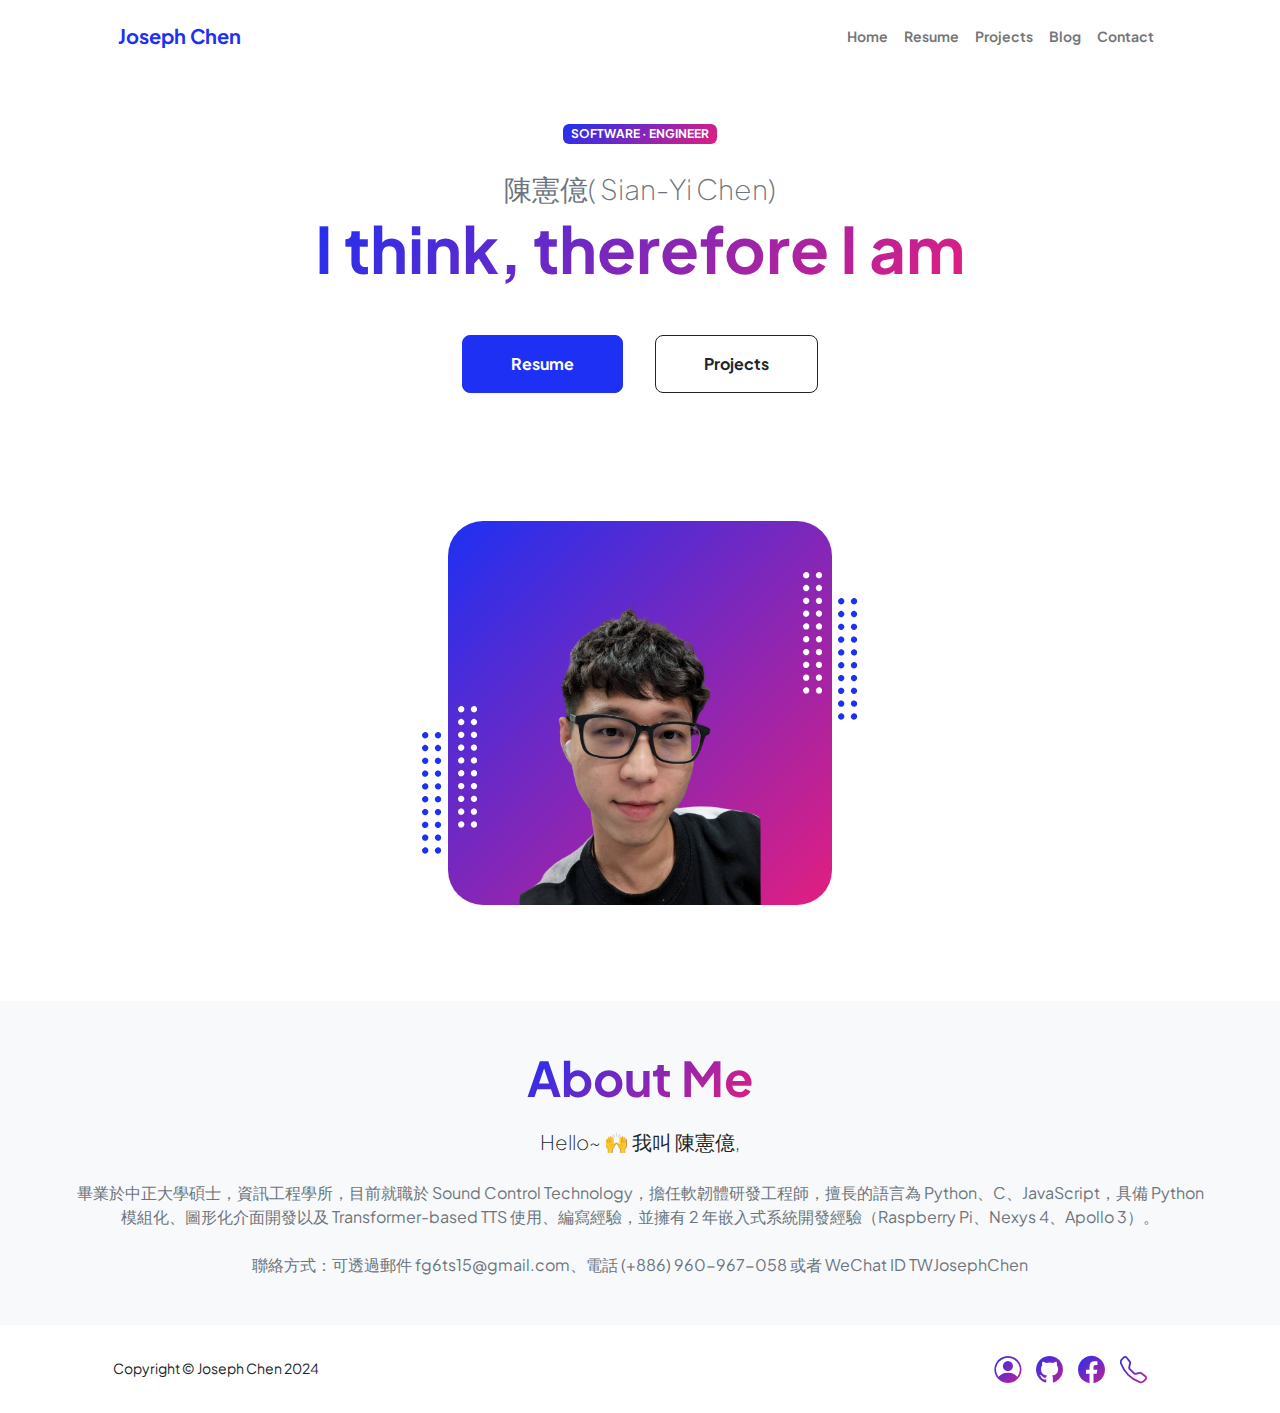
==== index.html @ 29b2da60 "Added Telephone icon" ====
<!DOCTYPE html>
<html lang="en">
    <head>
        <meta charset="utf-8" />
        <meta name="viewport" content="width=device-width, initial-scale=1, shrink-to-fit=no" />
        <meta name="description" content="" />
        <meta name="author" content="" />
        <title>Personal - Start Bootstrap Theme</title>
        <!-- Favicon-->
        <link rel="icon" type="image/x-icon" href="assets/favicon.ico" />
        <!-- Custom Google font-->
        <link rel="preconnect" href="https://fonts.googleapis.com" />
        <link rel="preconnect" href="https://fonts.gstatic.com" crossorigin />
        <link href="https://fonts.googleapis.com/css2?family=Plus+Jakarta+Sans:wght@100;200;300;400;500;600;700;800;900&amp;display=swap" rel="stylesheet" />
        <!-- Bootstrap icons-->
        <link href="https://cdn.jsdelivr.net/npm/bootstrap-icons@1.8.1/font/bootstrap-icons.css" rel="stylesheet" />
        <!-- Core theme CSS (includes Bootstrap)-->
        <link href="css/styles.css" rel="stylesheet" />
    </head>
    <body class="d-flex flex-column h-100">
        <main class="flex-shrink-0">
            <!-- Navigation-->
            <nav class="navbar navbar-expand-lg navbar-light bg-white py-3">
                <div class="container px-5">
                    <a class="navbar-brand" href="index.html"><span class="fw-bolder text-primary">Joseph Chen</span></a>
                    <button class="navbar-toggler" type="button" data-bs-toggle="collapse" data-bs-target="#navbarSupportedContent" aria-controls="navbarSupportedContent" aria-expanded="false" aria-label="Toggle navigation"><span class="navbar-toggler-icon"></span></button>
                    <div class="collapse navbar-collapse" id="navbarSupportedContent">
                        <ul class="navbar-nav ms-auto mb-2 mb-lg-0 small fw-bolder">
                            <li class="nav-item"><a class="nav-link" href="index.html">Home</a></li>
                            <li class="nav-item"><a class="nav-link" href="resume.html">Resume</a></li>
                            <li class="nav-item"><a class="nav-link" href="projects.html">Projects</a></li>
                            <li class="nav-item"><a class="nav-link" href="blog.html">Blog</a></li>
                            <li class="nav-item"><a class="nav-link" href="contact.html">Contact</a></li>
                        </ul>
                    </div>
                </div>
            </nav>
            <!-- Header-->
            <header class="py-5">
                <div class="container px-5 pb-5">
                    <div class="row gx-5 align-items-center">
                        <div class="col-xxl-5">
                            <!-- Header text content-->
                            <div class="text-center text-xxl-start">
                                <div class="badge bg-gradient-primary-to-secondary text-white mb-4"><div class="text-uppercase">Software &middot; engineer</div></div>
                                <div class="fs-3 fw-light text-muted">陳憲億( Sian-Yi Chen)</div>
                                <h1 class="display-3 fw-bolder mb-5"><span class="text-gradient d-inline">I think, therefore I am</span></h1>
                                <div class="d-grid gap-3 d-sm-flex justify-content-sm-center justify-content-xxl-start mb-3">
                                    <a class="btn btn-primary btn-lg px-5 py-3 me-sm-3 fs-6 fw-bolder" href="resume.html">Resume</a>
                                    <a class="btn btn-outline-dark btn-lg px-5 py-3 fs-6 fw-bolder" href="projects.html">Projects</a>
                                </div>
                            </div>
                        </div>
                        <div class="col-xxl-7">
                            <!-- Header profile picture-->
                            <div class="d-flex justify-content-center mt-5 mt-xxl-0">
                                <div class="profile bg-gradient-primary-to-secondary">
                                    <!-- TIP: For best results, use a photo with a transparent background like the demo example below-->
                                    <!-- Watch a tutorial on how to do this on YouTube (link)-->
                                    <img class="profile-img" src="assets/profile3.png" alt="..." />
                                    <div class="dots-1">
                                        <!-- SVG Dots-->
                                        <svg version="1.1" xmlns="http://www.w3.org/2000/svg" xmlns:xlink="http://www.w3.org/1999/xlink" x="0px" y="0px" viewBox="0 0 191.6 1215.4" style="enable-background: new 0 0 191.6 1215.4" xml:space="preserve">
                                            <g transform="translate(0.000000,1280.000000) scale(0.100000,-0.100000)">
                                                <path d="M227.7,12788.6c-105-35-200-141-222-248c-43-206,163-412,369-369c155,32,275,190,260,339c-11,105-90,213-190,262        C383.7,12801.6,289.7,12808.6,227.7,12788.6z"></path>
                                                <path d="M1507.7,12788.6c-151-50-253-216-222-362c25-119,136-230,254-255c194-41,395,142,375,339c-11,105-90,213-190,262        C1663.7,12801.6,1569.7,12808.6,1507.7,12788.6z"></path>
                                                <path d="M227.7,11508.6c-105-35-200-141-222-248c-43-206,163-412,369-369c155,32,275,190,260,339c-11,105-90,213-190,262        C383.7,11521.6,289.7,11528.6,227.7,11508.6z"></path>
                                                <path d="M1507.7,11508.6c-151-50-253-216-222-362c25-119,136-230,254-255c194-41,395,142,375,339c-11,105-90,213-190,262        C1663.7,11521.6,1569.7,11528.6,1507.7,11508.6z"></path>
                                                <path d="M227.7,10228.6c-105-35-200-141-222-248c-43-206,163-412,369-369c155,32,275,190,260,339c-11,105-90,213-190,262        C383.7,10241.6,289.7,10248.6,227.7,10228.6z"></path>
                                                <path d="M1507.7,10228.6c-105-35-200-141-222-248c-43-206,163-412,369-369c155,32,275,190,260,339c-11,105-90,213-190,262        C1663.7,10241.6,1569.7,10248.6,1507.7,10228.6z"></path>
                                                <path d="M227.7,8948.6c-105-35-200-141-222-248c-43-206,163-412,369-369c155,32,275,190,260,339c-11,105-90,213-190,262        C383.7,8961.6,289.7,8968.6,227.7,8948.6z"></path>
                                                <path d="M1507.7,8948.6c-105-35-200-141-222-248c-43-206,163-412,369-369c155,32,275,190,260,339c-11,105-90,213-190,262        C1663.7,8961.6,1569.7,8968.6,1507.7,8948.6z"></path>
                                                <path d="M227.7,7668.6c-105-35-200-141-222-248c-43-206,163-412,369-369c155,32,275,190,260,339c-11,105-90,213-190,262        C383.7,7681.6,289.7,7688.6,227.7,7668.6z"></path>
                                                <path d="M1507.7,7668.6c-105-35-200-141-222-248c-43-206,163-412,369-369c155,32,275,190,260,339c-11,105-90,213-190,262        C1663.7,7681.6,1569.7,7688.6,1507.7,7668.6z"></path>
                                                <path d="M227.7,6388.6c-105-35-200-141-222-248c-43-206,163-412,369-369c155,32,275,190,260,339c-11,105-90,213-190,262        C383.7,6401.6,289.7,6408.6,227.7,6388.6z"></path>
                                                <path d="M1507.7,6388.6c-105-35-200-141-222-248c-43-206,163-412,369-369c155,32,275,190,260,339c-11,105-90,213-190,262        C1663.7,6401.6,1569.7,6408.6,1507.7,6388.6z"></path>
                                                <path d="M227.7,5108.6c-105-35-200-141-222-248c-43-206,163-412,369-369c155,32,275,190,260,339c-11,105-90,213-190,262        C383.7,5121.6,289.7,5128.6,227.7,5108.6z"></path>
                                                <path d="M1507.7,5108.6c-105-35-200-141-222-248c-43-206,163-412,369-369c155,32,275,190,260,339c-11,105-90,213-190,262        C1663.7,5121.6,1569.7,5128.6,1507.7,5108.6z"></path>
                                                <path d="M227.7,3828.6c-105-35-200-141-222-248c-43-206,163-412,369-369c155,32,275,190,260,339c-11,105-90,213-190,262        C383.7,3841.6,289.7,3848.6,227.7,3828.6z"></path>
                                                <path d="M1507.7,3828.6c-105-35-200-141-222-248c-43-206,163-412,369-369c155,32,275,190,260,339c-11,105-90,213-190,262        C1663.7,3841.6,1569.7,3848.6,1507.7,3828.6z"></path>
                                                <path d="M227.7,2548.6c-105-35-200-141-222-248c-43-206,163-412,369-369c155,32,275,190,260,339c-11,105-90,213-190,262        C383.7,2561.6,289.7,2568.6,227.7,2548.6z"></path>
                                                <path d="M1507.7,2548.6c-105-35-200-141-222-248c-43-206,163-412,369-369c155,32,275,190,260,339c-11,105-90,213-190,262        C1663.7,2561.6,1569.7,2568.6,1507.7,2548.6z"></path>
                                                <path d="M227.7,1268.6c-105-35-200-141-222-248c-43-206,163-412,369-369c155,32,275,190,260,339c-11,105-90,213-190,262        C383.7,1281.6,289.7,1288.6,227.7,1268.6z"></path>
                                                <path d="M1507.7,1268.6c-105-35-200-141-222-248c-43-206,163-412,369-369c155,32,275,190,260,339c-11,105-90,213-190,262        C1663.7,1281.6,1569.7,1288.6,1507.7,1268.6z"></path>
                                            </g>
                                        </svg>
                                        <!-- END of SVG dots-->
                                    </div>
                                    <div class="dots-2">
                                        <!-- SVG Dots-->
                                        <svg version="1.1" xmlns="http://www.w3.org/2000/svg" xmlns:xlink="http://www.w3.org/1999/xlink" x="0px" y="0px" viewBox="0 0 191.6 1215.4" style="enable-background: new 0 0 191.6 1215.4" xml:space="preserve">
                                            <g transform="translate(0.000000,1280.000000) scale(0.100000,-0.100000)">
                                                <path d="M227.7,12788.6c-105-35-200-141-222-248c-43-206,163-412,369-369c155,32,275,190,260,339c-11,105-90,213-190,262        C383.7,12801.6,289.7,12808.6,227.7,12788.6z"></path>
                                                <path d="M1507.7,12788.6c-151-50-253-216-222-362c25-119,136-230,254-255c194-41,395,142,375,339c-11,105-90,213-190,262        C1663.7,12801.6,1569.7,12808.6,1507.7,12788.6z"></path>
                                                <path d="M227.7,11508.6c-105-35-200-141-222-248c-43-206,163-412,369-369c155,32,275,190,260,339c-11,105-90,213-190,262        C383.7,11521.6,289.7,11528.6,227.7,11508.6z"></path>
                                                <path d="M1507.7,11508.6c-151-50-253-216-222-362c25-119,136-230,254-255c194-41,395,142,375,339c-11,105-90,213-190,262        C1663.7,11521.6,1569.7,11528.6,1507.7,11508.6z"></path>
                                                <path d="M227.7,10228.6c-105-35-200-141-222-248c-43-206,163-412,369-369c155,32,275,190,260,339c-11,105-90,213-190,262        C383.7,10241.6,289.7,10248.6,227.7,10228.6z"></path>
                                                <path d="M1507.7,10228.6c-105-35-200-141-222-248c-43-206,163-412,369-369c155,32,275,190,260,339c-11,105-90,213-190,262        C1663.7,10241.6,1569.7,10248.6,1507.7,10228.6z"></path>
                                                <path d="M227.7,8948.6c-105-35-200-141-222-248c-43-206,163-412,369-369c155,32,275,190,260,339c-11,105-90,213-190,262        C383.7,8961.6,289.7,8968.6,227.7,8948.6z"></path>
                                                <path d="M1507.7,8948.6c-105-35-200-141-222-248c-43-206,163-412,369-369c155,32,275,190,260,339c-11,105-90,213-190,262        C1663.7,8961.6,1569.7,8968.6,1507.7,8948.6z"></path>
                                                <path d="M227.7,7668.6c-105-35-200-141-222-248c-43-206,163-412,369-369c155,32,275,190,260,339c-11,105-90,213-190,262        C383.7,7681.6,289.7,7688.6,227.7,7668.6z"></path>
                                                <path d="M1507.7,7668.6c-105-35-200-141-222-248c-43-206,163-412,369-369c155,32,275,190,260,339c-11,105-90,213-190,262        C1663.7,7681.6,1569.7,7688.6,1507.7,7668.6z"></path>
                                                <path d="M227.7,6388.6c-105-35-200-141-222-248c-43-206,163-412,369-369c155,32,275,190,260,339c-11,105-90,213-190,262        C383.7,6401.6,289.7,6408.6,227.7,6388.6z"></path>
                                                <path d="M1507.7,6388.6c-105-35-200-141-222-248c-43-206,163-412,369-369c155,32,275,190,260,339c-11,105-90,213-190,262        C1663.7,6401.6,1569.7,6408.6,1507.7,6388.6z"></path>
                                                <path d="M227.7,5108.6c-105-35-200-141-222-248c-43-206,163-412,369-369c155,32,275,190,260,339c-11,105-90,213-190,262        C383.7,5121.6,289.7,5128.6,227.7,5108.6z"></path>
                                                <path d="M1507.7,5108.6c-105-35-200-141-222-248c-43-206,163-412,369-369c155,32,275,190,260,339c-11,105-90,213-190,262        C1663.7,5121.6,1569.7,5128.6,1507.7,5108.6z"></path>
                                                <path d="M227.7,3828.6c-105-35-200-141-222-248c-43-206,163-412,369-369c155,32,275,190,260,339c-11,105-90,213-190,262        C383.7,3841.6,289.7,3848.6,227.7,3828.6z"></path>
                                                <path d="M1507.7,3828.6c-105-35-200-141-222-248c-43-206,163-412,369-369c155,32,275,190,260,339c-11,105-90,213-190,262        C1663.7,3841.6,1569.7,3848.6,1507.7,3828.6z"></path>
                                                <path d="M227.7,2548.6c-105-35-200-141-222-248c-43-206,163-412,369-369c155,32,275,190,260,339c-11,105-90,213-190,262        C383.7,2561.6,289.7,2568.6,227.7,2548.6z"></path>
                                                <path d="M1507.7,2548.6c-105-35-200-141-222-248c-43-206,163-412,369-369c155,32,275,190,260,339c-11,105-90,213-190,262        C1663.7,2561.6,1569.7,2568.6,1507.7,2548.6z"></path>
                                                <path d="M227.7,1268.6c-105-35-200-141-222-248c-43-206,163-412,369-369c155,32,275,190,260,339c-11,105-90,213-190,262        C383.7,1281.6,289.7,1288.6,227.7,1268.6z"></path>
                                                <path d="M1507.7,1268.6c-105-35-200-141-222-248c-43-206,163-412,369-369c155,32,275,190,260,339c-11,105-90,213-190,262        C1663.7,1281.6,1569.7,1288.6,1507.7,1268.6z"></path>
                                            </g>
                                        </svg>
                                        <!-- END of SVG dots-->
                                    </div>
                                    <div class="dots-3">
                                        <!-- SVG Dots-->
                                        <svg version="1.1" xmlns="http://www.w3.org/2000/svg" xmlns:xlink="http://www.w3.org/1999/xlink" x="0px" y="0px" viewBox="0 0 191.6 1215.4" style="enable-background: new 0 0 191.6 1215.4" xml:space="preserve">
                                            <g transform="translate(0.000000,1280.000000) scale(0.100000,-0.100000)">
                                                <path d="M227.7,12788.6c-105-35-200-141-222-248c-43-206,163-412,369-369c155,32,275,190,260,339c-11,105-90,213-190,262        C383.7,12801.6,289.7,12808.6,227.7,12788.6z"></path>
                                                <path d="M1507.7,12788.6c-151-50-253-216-222-362c25-119,136-230,254-255c194-41,395,142,375,339c-11,105-90,213-190,262        C1663.7,12801.6,1569.7,12808.6,1507.7,12788.6z"></path>
                                                <path d="M227.7,11508.6c-105-35-200-141-222-248c-43-206,163-412,369-369c155,32,275,190,260,339c-11,105-90,213-190,262        C383.7,11521.6,289.7,11528.6,227.7,11508.6z"></path>
                                                <path d="M1507.7,11508.6c-151-50-253-216-222-362c25-119,136-230,254-255c194-41,395,142,375,339c-11,105-90,213-190,262        C1663.7,11521.6,1569.7,11528.6,1507.7,11508.6z"></path>
                                                <path d="M227.7,10228.6c-105-35-200-141-222-248c-43-206,163-412,369-369c155,32,275,190,260,339c-11,105-90,213-190,262        C383.7,10241.6,289.7,10248.6,227.7,10228.6z"></path>
                                                <path d="M1507.7,10228.6c-105-35-200-141-222-248c-43-206,163-412,369-369c155,32,275,190,260,339c-11,105-90,213-190,262        C1663.7,10241.6,1569.7,10248.6,1507.7,10228.6z"></path>
                                                <path d="M227.7,8948.6c-105-35-200-141-222-248c-43-206,163-412,369-369c155,32,275,190,260,339c-11,105-90,213-190,262        C383.7,8961.6,289.7,8968.6,227.7,8948.6z"></path>
                                                <path d="M1507.7,8948.6c-105-35-200-141-222-248c-43-206,163-412,369-369c155,32,275,190,260,339c-11,105-90,213-190,262        C1663.7,8961.6,1569.7,8968.6,1507.7,8948.6z"></path>
                                                <path d="M227.7,7668.6c-105-35-200-141-222-248c-43-206,163-412,369-369c155,32,275,190,260,339c-11,105-90,213-190,262        C383.7,7681.6,289.7,7688.6,227.7,7668.6z"></path>
                                                <path d="M1507.7,7668.6c-105-35-200-141-222-248c-43-206,163-412,369-369c155,32,275,190,260,339c-11,105-90,213-190,262        C1663.7,7681.6,1569.7,7688.6,1507.7,7668.6z"></path>
                                                <path d="M227.7,6388.6c-105-35-200-141-222-248c-43-206,163-412,369-369c155,32,275,190,260,339c-11,105-90,213-190,262        C383.7,6401.6,289.7,6408.6,227.7,6388.6z"></path>
                                                <path d="M1507.7,6388.6c-105-35-200-141-222-248c-43-206,163-412,369-369c155,32,275,190,260,339c-11,105-90,213-190,262        C1663.7,6401.6,1569.7,6408.6,1507.7,6388.6z"></path>
                                                <path d="M227.7,5108.6c-105-35-200-141-222-248c-43-206,163-412,369-369c155,32,275,190,260,339c-11,105-90,213-190,262        C383.7,5121.6,289.7,5128.6,227.7,5108.6z"></path>
                                                <path d="M1507.7,5108.6c-105-35-200-141-222-248c-43-206,163-412,369-369c155,32,275,190,260,339c-11,105-90,213-190,262        C1663.7,5121.6,1569.7,5128.6,1507.7,5108.6z"></path>
                                                <path d="M227.7,3828.6c-105-35-200-141-222-248c-43-206,163-412,369-369c155,32,275,190,260,339c-11,105-90,213-190,262        C383.7,3841.6,289.7,3848.6,227.7,3828.6z"></path>
                                                <path d="M1507.7,3828.6c-105-35-200-141-222-248c-43-206,163-412,369-369c155,32,275,190,260,339c-11,105-90,213-190,262        C1663.7,3841.6,1569.7,3848.6,1507.7,3828.6z"></path>
                                                <path d="M227.7,2548.6c-105-35-200-141-222-248c-43-206,163-412,369-369c155,32,275,190,260,339c-11,105-90,213-190,262        C383.7,2561.6,289.7,2568.6,227.7,2548.6z"></path>
                                                <path d="M1507.7,2548.6c-105-35-200-141-222-248c-43-206,163-412,369-369c155,32,275,190,260,339c-11,105-90,213-190,262        C1663.7,2561.6,1569.7,2568.6,1507.7,2548.6z"></path>
                                                <path d="M227.7,1268.6c-105-35-200-141-222-248c-43-206,163-412,369-369c155,32,275,190,260,339c-11,105-90,213-190,262        C383.7,1281.6,289.7,1288.6,227.7,1268.6z"></path>
                                                <path d="M1507.7,1268.6c-105-35-200-141-222-248c-43-206,163-412,369-369c155,32,275,190,260,339c-11,105-90,213-190,262        C1663.7,1281.6,1569.7,1288.6,1507.7,1268.6z"></path>
                                            </g>
                                        </svg>
                                        <!-- END of SVG dots-->
                                    </div>
                                    <div class="dots-4">
                                        <!-- SVG Dots-->
                                        <svg version="1.1" xmlns="http://www.w3.org/2000/svg" xmlns:xlink="http://www.w3.org/1999/xlink" x="0px" y="0px" viewBox="0 0 191.6 1215.4" style="enable-background: new 0 0 191.6 1215.4" xml:space="preserve">
                                            <g transform="translate(0.000000,1280.000000) scale(0.100000,-0.100000)">
                                                <path d="M227.7,12788.6c-105-35-200-141-222-248c-43-206,163-412,369-369c155,32,275,190,260,339c-11,105-90,213-190,262        C383.7,12801.6,289.7,12808.6,227.7,12788.6z"></path>
                                                <path d="M1507.7,12788.6c-151-50-253-216-222-362c25-119,136-230,254-255c194-41,395,142,375,339c-11,105-90,213-190,262        C1663.7,12801.6,1569.7,12808.6,1507.7,12788.6z"></path>
                                                <path d="M227.7,11508.6c-105-35-200-141-222-248c-43-206,163-412,369-369c155,32,275,190,260,339c-11,105-90,213-190,262        C383.7,11521.6,289.7,11528.6,227.7,11508.6z"></path>
                                                <path d="M1507.7,11508.6c-151-50-253-216-222-362c25-119,136-230,254-255c194-41,395,142,375,339c-11,105-90,213-190,262        C1663.7,11521.6,1569.7,11528.6,1507.7,11508.6z"></path>
                                                <path d="M227.7,10228.6c-105-35-200-141-222-248c-43-206,163-412,369-369c155,32,275,190,260,339c-11,105-90,213-190,262        C383.7,10241.6,289.7,10248.6,227.7,10228.6z"></path>
                                                <path d="M1507.7,10228.6c-105-35-200-141-222-248c-43-206,163-412,369-369c155,32,275,190,260,339c-11,105-90,213-190,262        C1663.7,10241.6,1569.7,10248.6,1507.7,10228.6z"></path>
                                                <path d="M227.7,8948.6c-105-35-200-141-222-248c-43-206,163-412,369-369c155,32,275,190,260,339c-11,105-90,213-190,262        C383.7,8961.6,289.7,8968.6,227.7,8948.6z"></path>
                                                <path d="M1507.7,8948.6c-105-35-200-141-222-248c-43-206,163-412,369-369c155,32,275,190,260,339c-11,105-90,213-190,262        C1663.7,8961.6,1569.7,8968.6,1507.7,8948.6z"></path>
                                                <path d="M227.7,7668.6c-105-35-200-141-222-248c-43-206,163-412,369-369c155,32,275,190,260,339c-11,105-90,213-190,262        C383.7,7681.6,289.7,7688.6,227.7,7668.6z"></path>
                                                <path d="M1507.7,7668.6c-105-35-200-141-222-248c-43-206,163-412,369-369c155,32,275,190,260,339c-11,105-90,213-190,262        C1663.7,7681.6,1569.7,7688.6,1507.7,7668.6z"></path>
                                                <path d="M227.7,6388.6c-105-35-200-141-222-248c-43-206,163-412,369-369c155,32,275,190,260,339c-11,105-90,213-190,262        C383.7,6401.6,289.7,6408.6,227.7,6388.6z"></path>
                                                <path d="M1507.7,6388.6c-105-35-200-141-222-248c-43-206,163-412,369-369c155,32,275,190,260,339c-11,105-90,213-190,262        C1663.7,6401.6,1569.7,6408.6,1507.7,6388.6z"></path>
                                                <path d="M227.7,5108.6c-105-35-200-141-222-248c-43-206,163-412,369-369c155,32,275,190,260,339c-11,105-90,213-190,262        C383.7,5121.6,289.7,5128.6,227.7,5108.6z"></path>
                                                <path d="M1507.7,5108.6c-105-35-200-141-222-248c-43-206,163-412,369-369c155,32,275,190,260,339c-11,105-90,213-190,262        C1663.7,5121.6,1569.7,5128.6,1507.7,5108.6z"></path>
                                                <path d="M227.7,3828.6c-105-35-200-141-222-248c-43-206,163-412,369-369c155,32,275,190,260,339c-11,105-90,213-190,262        C383.7,3841.6,289.7,3848.6,227.7,3828.6z"></path>
                                                <path d="M1507.7,3828.6c-105-35-200-141-222-248c-43-206,163-412,369-369c155,32,275,190,260,339c-11,105-90,213-190,262        C1663.7,3841.6,1569.7,3848.6,1507.7,3828.6z"></path>
                                                <path d="M227.7,2548.6c-105-35-200-141-222-248c-43-206,163-412,369-369c155,32,275,190,260,339c-11,105-90,213-190,262        C383.7,2561.6,289.7,2568.6,227.7,2548.6z"></path>
                                                <path d="M1507.7,2548.6c-105-35-200-141-222-248c-43-206,163-412,369-369c155,32,275,190,260,339c-11,105-90,213-190,262        C1663.7,2561.6,1569.7,2568.6,1507.7,2548.6z"></path>
                                                <path d="M227.7,1268.6c-105-35-200-141-222-248c-43-206,163-412,369-369c155,32,275,190,260,339c-11,105-90,213-190,262        C383.7,1281.6,289.7,1288.6,227.7,1268.6z"></path>
                                                <path d="M1507.7,1268.6c-105-35-200-141-222-248c-43-206,163-412,369-369c155,32,275,190,260,339c-11,105-90,213-190,262        C1663.7,1281.6,1569.7,1288.6,1507.7,1268.6z"></path>
                                            </g>
                                        </svg>
                                        <!-- END of SVG dots-->
                                    </div>
                                </div>
                            </div>
                        </div>
                    </div>
                </div>
            </header>
            <!-- About Section-->
            <section class="bg-light">
                <div class="container px-3">
                    <div class="row gx-5 justify-content-center">
                        <div class="col-xxl-8">
                            <div class="text-center my-5">
                                <h2 class="display-5 fw-bolder" style="margin-top: 20px; margin-bottom: 20px;"><span class="text-gradient d-inline">About Me</span></h2>
                                <p class="lead fw-light mb-4">Hello~ 🙌 我叫 陳憲億,</p>
                                <!-- <p class="text-muted">graduated from National Chung Cheng University, Department of Information Engineering, M.S. in Chip System Laboratory, specializing in Python, C, and TTS.</p> -->
                                <p class="text-muted mb-4">畢業於中正大學碩士，資訊工程學所，目前就職於 Sound Control Technology，擔任軟韌體研發工程師，擅長的語言為 Python、C、JavaScript，具備 Python 模組化、圖形化介面開發以及 Transformer-based TTS 使用、編寫經驗，並擁有 2 年嵌入式系統開發經驗（Raspberry Pi、Nexys 4、Apollo 3）。</p>
                                <p class="text-muted">聯絡方式：可透過郵件 fg6ts15@gmail.com、電話 (+886) 960-967-058 或者 WeChat ID TWJosephChen</p>
                                <!-- <ul id="about">
                                    <li>擁有 2 年嵌入式系統開發經驗（Raspberry Pi、Nexys 4、Apollo 3） </li>
                                    <li>具有 Python 模組化、 圖形化介面開發、Transformer AI 模型使用經驗</li>
                                    <li>擅長語言：Python、C                                           </li>
                                    <li>聯絡方式：fg6ts15@gmail.com、(+886) 960-967-058、(WeChat ID) TWJosephChen</li>
                                  </ul> -->
                                <!-- <div class="d-flex justify-content-center fs-2 gap-4">
                                    <a class="text-gradient" href="https://www.cakeresume.com/s--DHaZLWLSam4vtroWd_u8hw--/fg6ts15test"><i class="bi bi-person-circle"></i></a>
                                    <a class="text-gradient" href="https://github.com/chullin"><i class="bi bi-github"></i></a>
                                    <a class="text-gradient" href="https://www.facebook.com/profile.php?id=100002930302460"><i class="bi bi-facebook"></i></a>
                                </div> -->
                            </div>
                        </div>
                    </div>
                </div>
            </section>
        </main>
        <!-- Footer-->
        <footer class="bg-white py-4 mt-auto">
            <div class="container px-5">
                <div class="row align-items-center justify-content-between flex-column flex-sm-row">
                    <div class="col-auto"><div class="small m-0">Copyright &copy; Joseph Chen 2024</div></div>
                    <!-- <div class="col-auto">
                        <a class="small" href="#!">Privacy</a>
                        <span class="mx-1">&middot;</span>
                        <a class="small" href="#!">Terms</a>
                        <span class="mx-1">&middot;</span>
                        <a class="small" href="#!">Contact</a>
                    </div> -->
                    <div class="col-auto" style="font-size: 1.7em; margin-right: 10px;">
                        <a class="text-gradient" href="https://www.cakeresume.com/s--g59SDSH82OEybvapXS0q5A--/fg6ts15"><i class="bi bi-person-circle " style="margin-right: 10px;"></i></a>
                        <!-- <a class="text-gradient" href="#!"><i class="bi bi-104"></i></a> -->
                        <a class="text-gradient" href="https://github.com/chullin"><i class="bi bi-github" style="margin-right: 10px;"></i></a>
                        <a class="text-gradient" href="https://www.facebook.com/profile.php?id=100002930302460"><i class="bi bi-facebook" style="margin-right: 10px;"></i></a>
                        <a id="contact-link" class="text-gradient" href="#" data-phone="(+886) 960-967-058"><i class="bi bi-telephone" style="margin-right: 10px;"></i></a>
                    </div>
                </div>
            </div>
        </footer>
        <!-- Bootstrap core JS-->
        <script src="https://cdn.jsdelivr.net/npm/bootstrap@5.2.3/dist/js/bootstrap.bundle.min.js"></script>
        <!-- Core theme JS-->
        <script src="js/scripts.js"></script>
    </body>
</html>
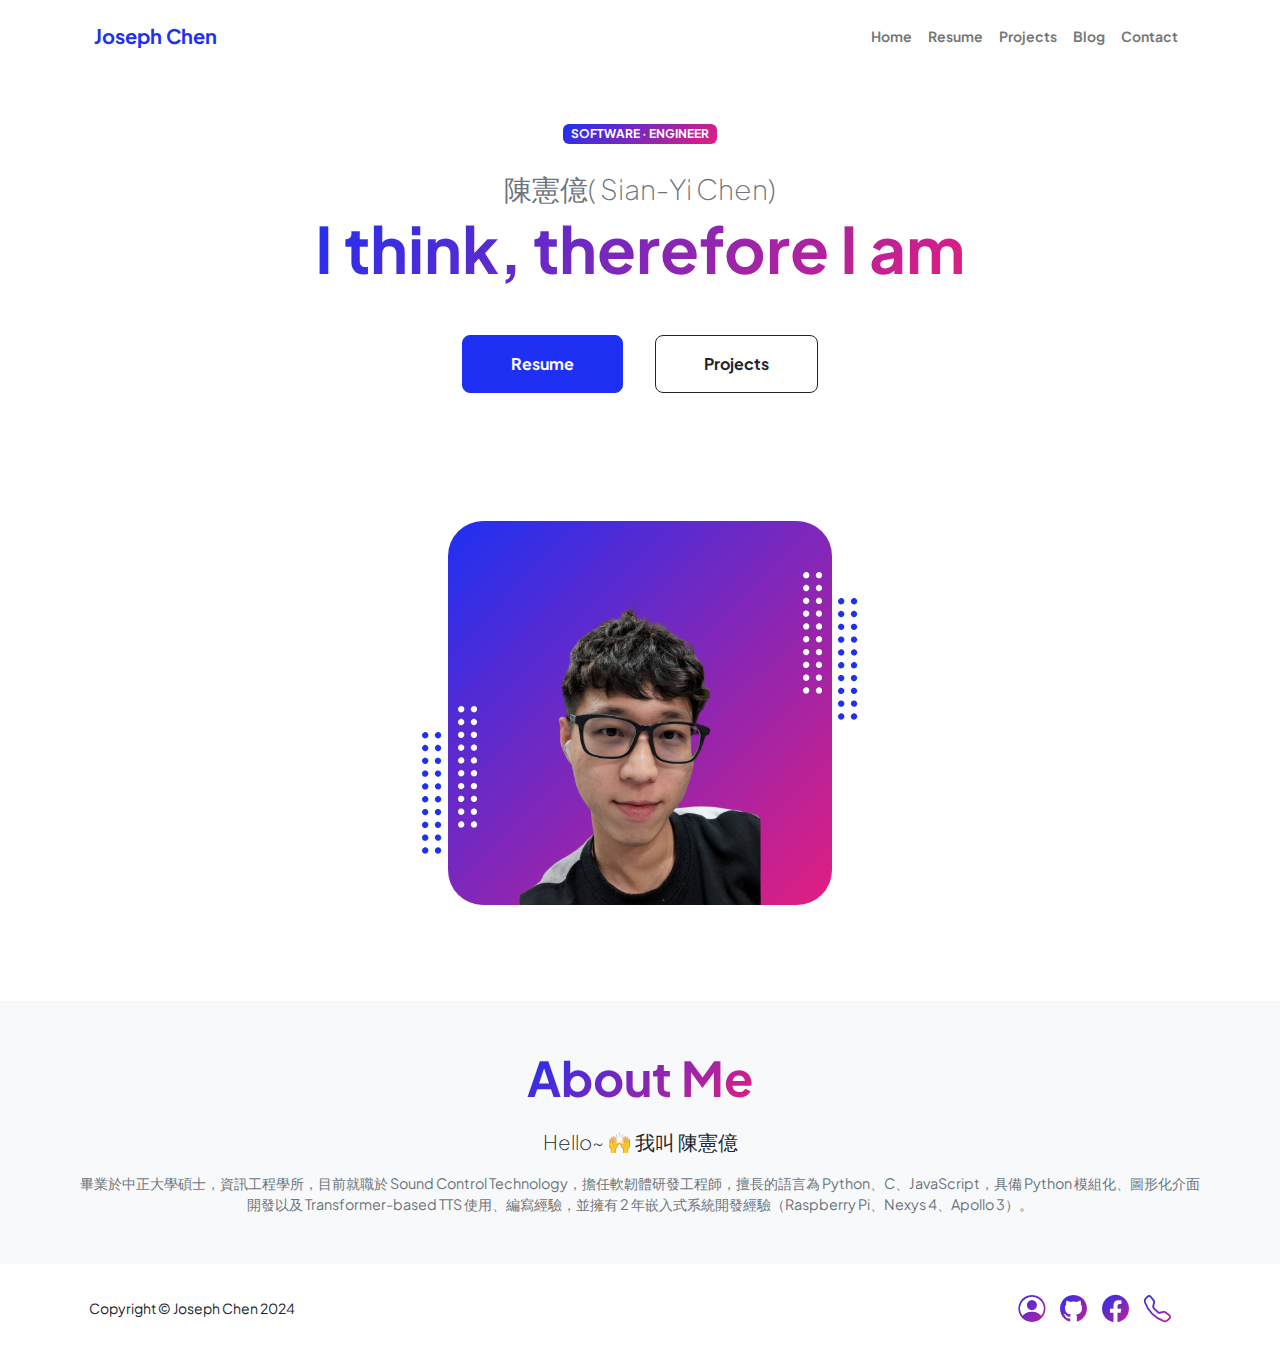
==== commit 6eb04e6b: "Merge branch 'main' of https://github.com/chullin/chullin.github.io" ====
--- a/index.html
+++ b/index.html
@@ -21,7 +21,7 @@
         <main class="flex-shrink-0">
             <!-- Navigation-->
             <nav class="navbar navbar-expand-lg navbar-light bg-white py-3">
-                <div class="container px-5">
+                <div class="container px-4">
                     <a class="navbar-brand" href="index.html"><span class="fw-bolder text-primary">Joseph Chen</span></a>
                     <button class="navbar-toggler" type="button" data-bs-toggle="collapse" data-bs-target="#navbarSupportedContent" aria-controls="navbarSupportedContent" aria-expanded="false" aria-label="Toggle navigation"><span class="navbar-toggler-icon"></span></button>
                     <div class="collapse navbar-collapse" id="navbarSupportedContent">
@@ -183,10 +183,9 @@
                         <div class="col-xxl-8">
                             <div class="text-center my-5">
                                 <h2 class="display-5 fw-bolder" style="margin-top: 20px; margin-bottom: 20px;"><span class="text-gradient d-inline">About Me</span></h2>
-                                <p class="lead fw-light mb-4">Hello~ 🙌 我叫 陳憲億,</p>
+                                <p class="lead fw-light ">Hello~ 🙌 我叫 陳憲億</p>
                                 <!-- <p class="text-muted">graduated from National Chung Cheng University, Department of Information Engineering, M.S. in Chip System Laboratory, specializing in Python, C, and TTS.</p> -->
-                                <p class="text-muted mb-4">畢業於中正大學碩士，資訊工程學所，目前就職於 Sound Control Technology，擔任軟韌體研發工程師，擅長的語言為 Python、C、JavaScript，具備 Python 模組化、圖形化介面開發以及 Transformer-based TTS 使用、編寫經驗，並擁有 2 年嵌入式系統開發經驗（Raspberry Pi、Nexys 4、Apollo 3）。</p>
-                                <p class="text-muted">聯絡方式：可透過郵件 fg6ts15@gmail.com、電話 (+886) 960-967-058 或者 WeChat ID TWJosephChen</p>
+                                <p class="text-muted mb-4 font-color-555">畢業於中正大學碩士，資訊工程學所，目前就職於 Sound Control Technology，擔任軟韌體研發工程師，擅長的語言為 Python、C、JavaScript，具備 Python 模組化、圖形化介面開發以及 Transformer-based TTS 使用、編寫經驗，並擁有 2 年嵌入式系統開發經驗（Raspberry Pi、Nexys 4、Apollo 3）。</p>
                                 <!-- <ul id="about">
                                     <li>擁有 2 年嵌入式系統開發經驗（Raspberry Pi、Nexys 4、Apollo 3） </li>
                                     <li>具有 Python 模組化、 圖形化介面開發、Transformer AI 模型使用經驗</li>
@@ -206,7 +205,7 @@
         </main>
         <!-- Footer-->
         <footer class="bg-white py-4 mt-auto">
-            <div class="container px-5">
+            <div class="container px-4">
                 <div class="row align-items-center justify-content-between flex-column flex-sm-row">
                     <div class="col-auto"><div class="small m-0">Copyright &copy; Joseph Chen 2024</div></div>
                     <!-- <div class="col-auto">
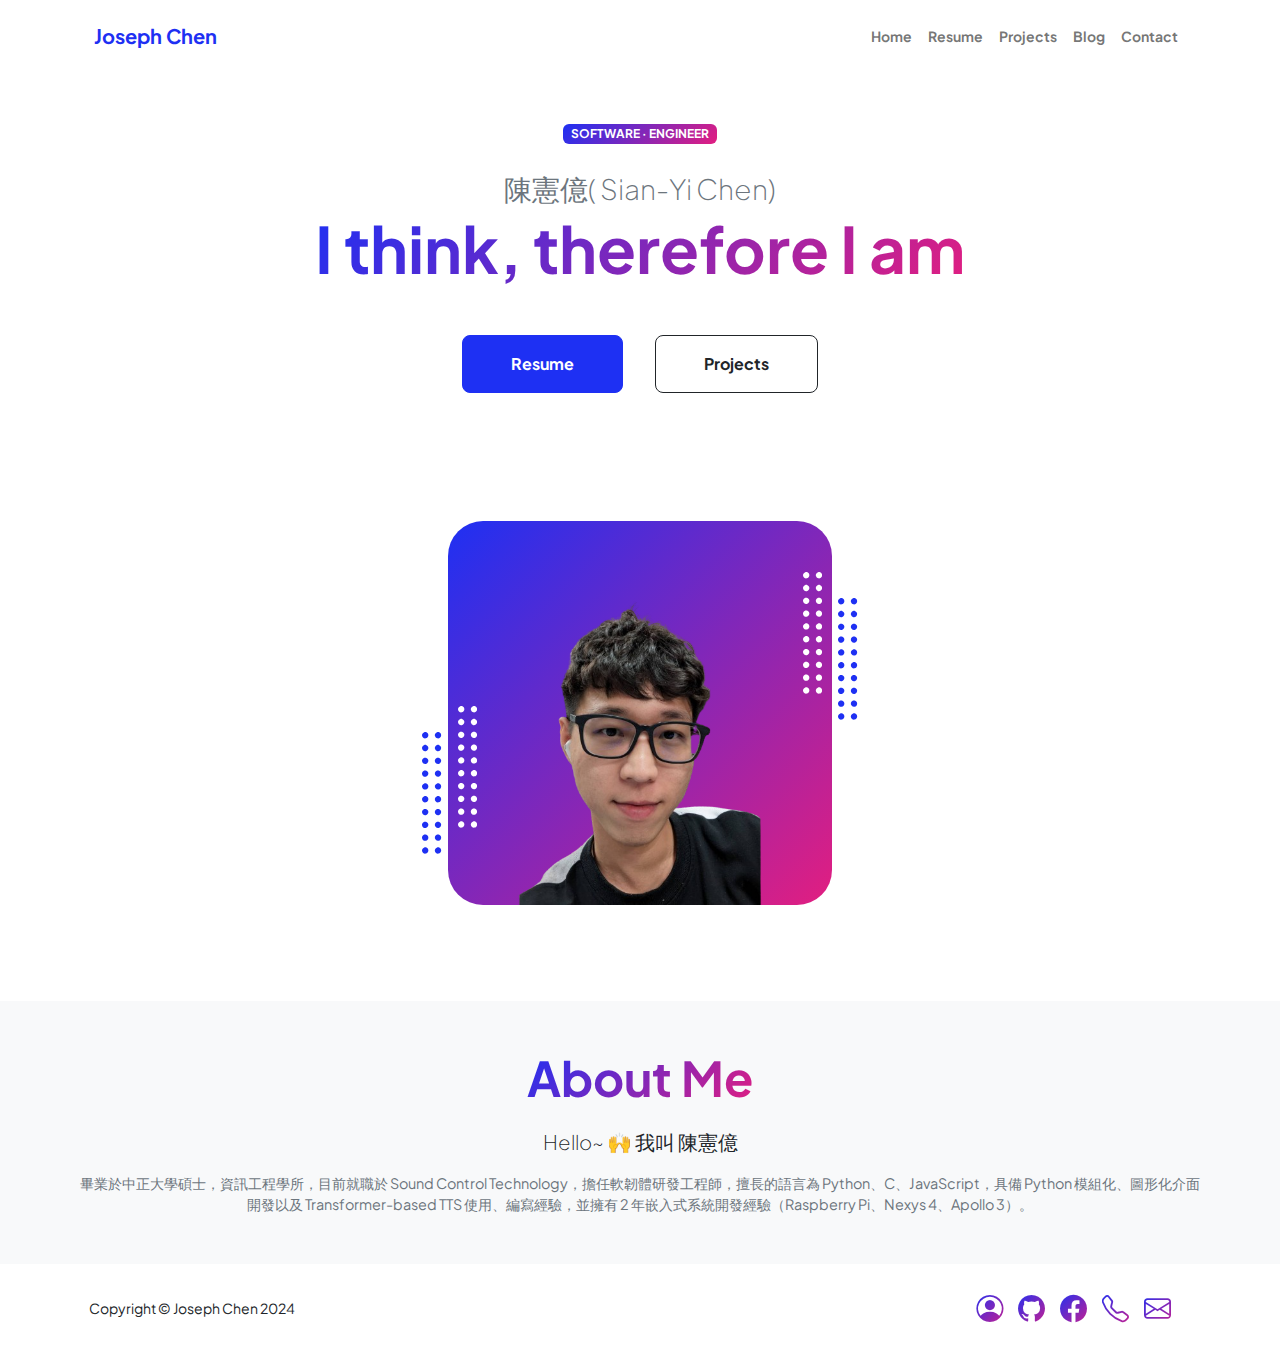
==== commit 1272d90a: "Add a new contact in the lower right corner" ====
--- a/index.html
+++ b/index.html
@@ -221,6 +221,7 @@
                         <a class="text-gradient" href="https://github.com/chullin"><i class="bi bi-github" style="margin-right: 10px;"></i></a>
                         <a class="text-gradient" href="https://www.facebook.com/profile.php?id=100002930302460"><i class="bi bi-facebook" style="margin-right: 10px;"></i></a>
                         <a id="contact-link" class="text-gradient" href="#" data-phone="(+886) 960-967-058"><i class="bi bi-telephone" style="margin-right: 10px;"></i></a>
+                        <a class="text-gradient" href="mailto:fg6ts15@gmail.com"><i class="bi bi-envelope" style="margin-right: 10px;"></i></a>
                     </div>
                 </div>
             </div>
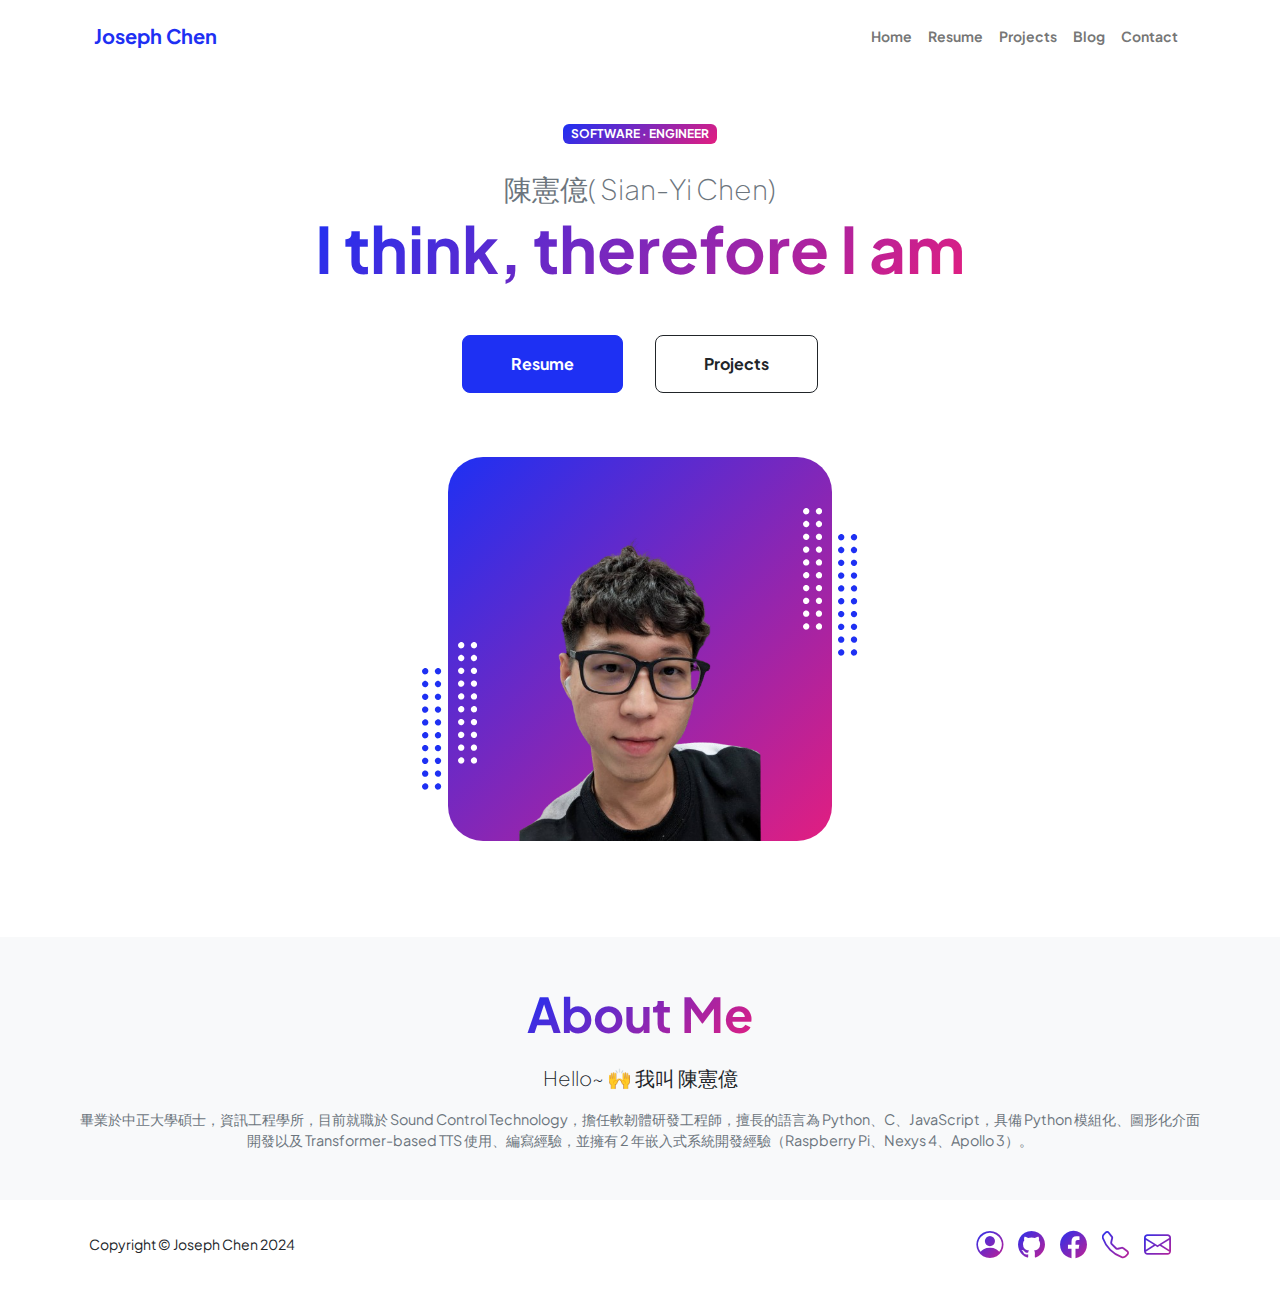
==== commit a78effb0: "Complete contact page Send email" ====
--- a/index.html
+++ b/index.html
@@ -230,5 +230,7 @@
         <script src="https://cdn.jsdelivr.net/npm/bootstrap@5.2.3/dist/js/bootstrap.bundle.min.js"></script>
         <!-- Core theme JS-->
         <script src="js/scripts.js"></script>
+
+
     </body>
 </html>
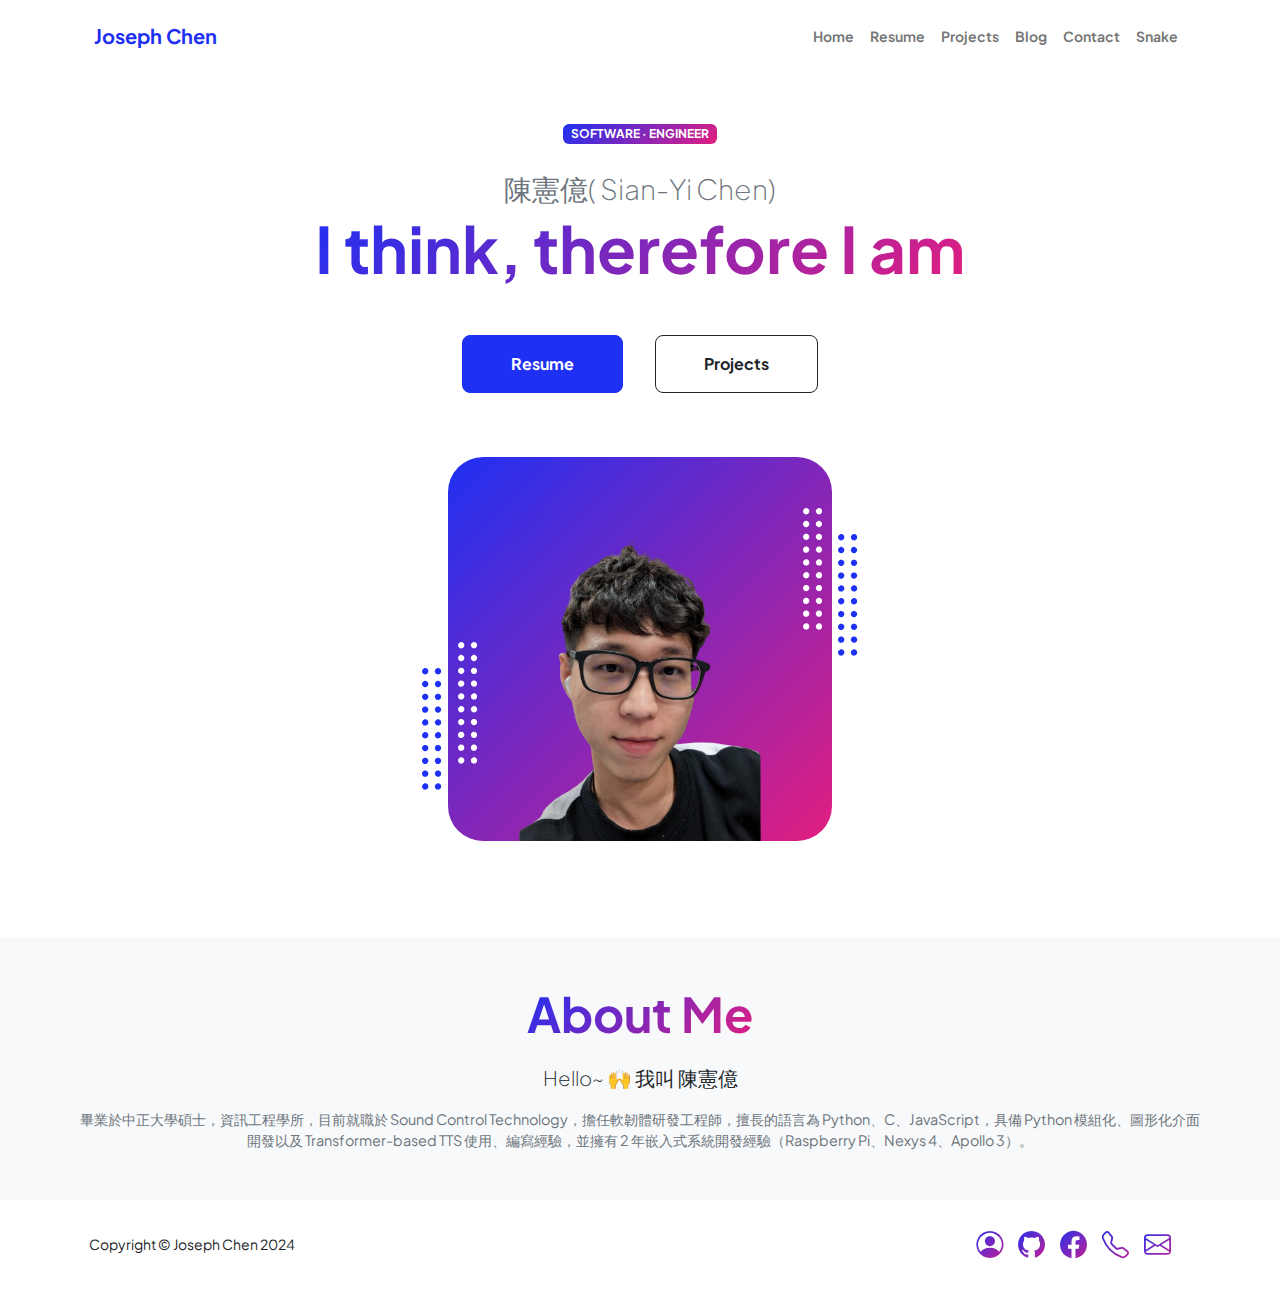
==== commit a0a64113: "Added Greedy Snake page" ====
--- a/index.html
+++ b/index.html
@@ -5,7 +5,7 @@
         <meta name="viewport" content="width=device-width, initial-scale=1, shrink-to-fit=no" />
         <meta name="description" content="" />
         <meta name="author" content="" />
-        <title>Personal - Start Bootstrap Theme</title>
+        <title>陳憲億 (Joseph Chen)</title>
         <!-- Favicon-->
         <link rel="icon" type="image/x-icon" href="assets/favicon.ico" />
         <!-- Custom Google font-->
@@ -31,6 +31,7 @@
                             <li class="nav-item"><a class="nav-link" href="projects.html">Projects</a></li>
                             <li class="nav-item"><a class="nav-link" href="blog.html">Blog</a></li>
                             <li class="nav-item"><a class="nav-link" href="contact.html">Contact</a></li>
+                            <li class="nav-item"><a class="nav-link" href="snake.html">Snake</a></li>
                         </ul>
                     </div>
                 </div>
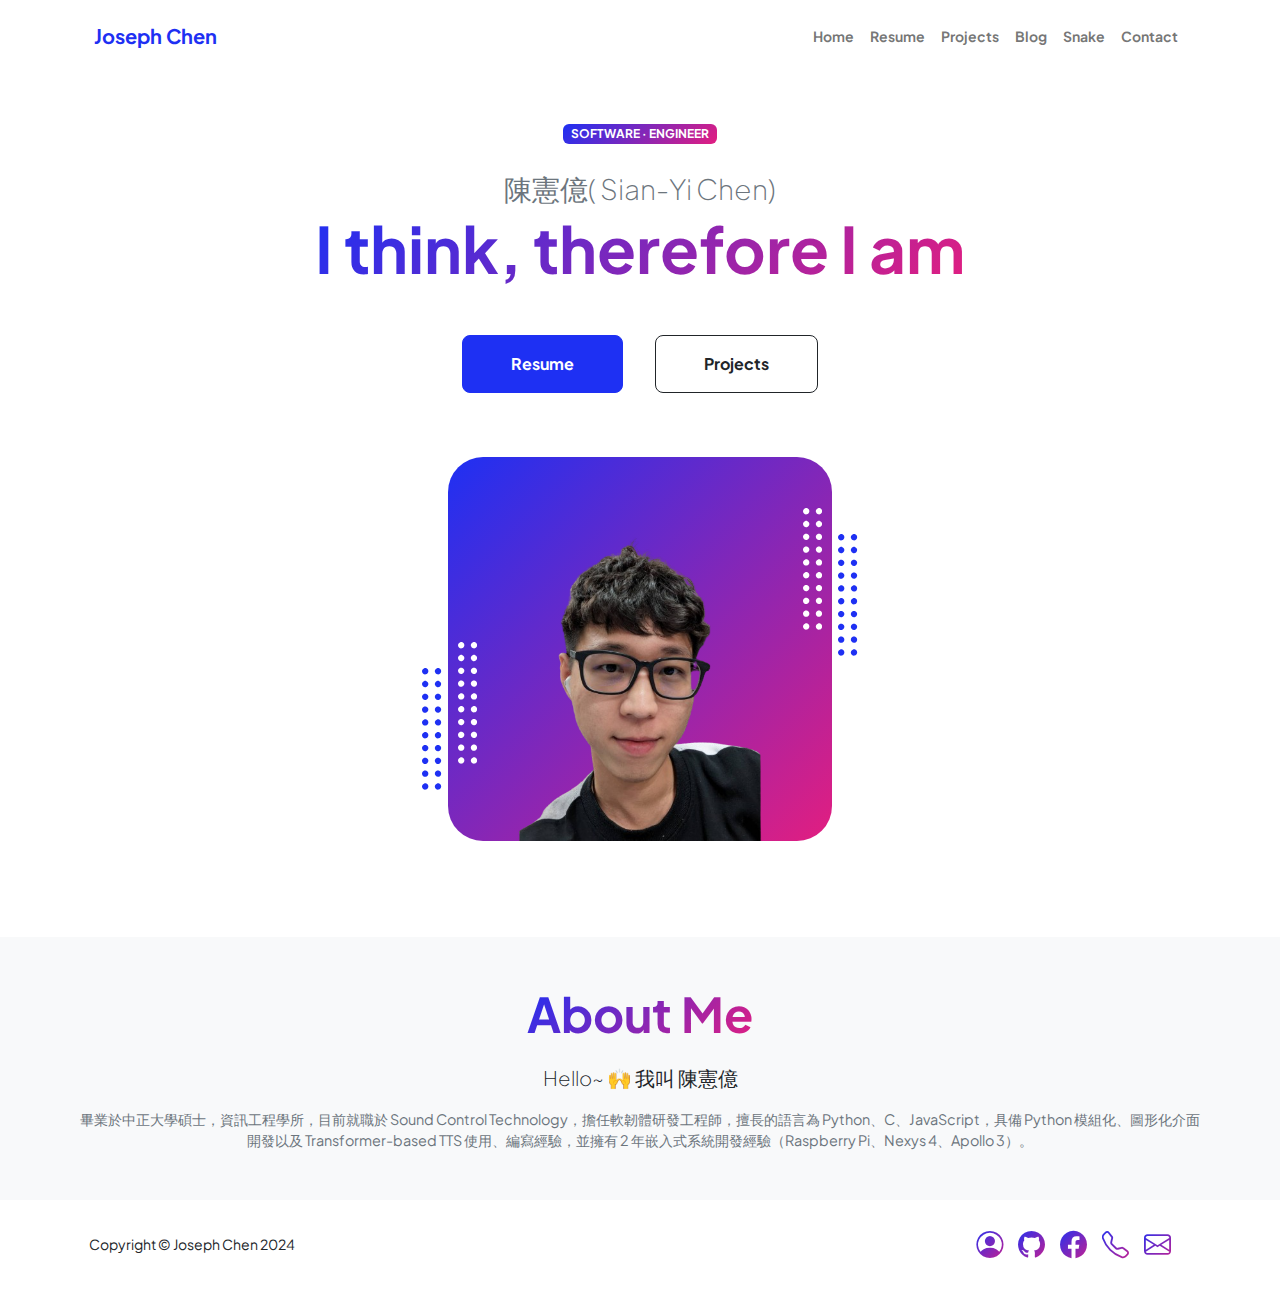
==== commit 191bba6a: "Changed the popup window of the blog page to use bootstrap's Model." ====
--- a/index.html
+++ b/index.html
@@ -30,8 +30,8 @@
                             <li class="nav-item"><a class="nav-link" href="resume.html">Resume</a></li>
                             <li class="nav-item"><a class="nav-link" href="projects.html">Projects</a></li>
                             <li class="nav-item"><a class="nav-link" href="blog.html">Blog</a></li>
+                            <li class="nav-item"><a class="nav-link" href="snake.html">Snake</a></li>
                             <li class="nav-item"><a class="nav-link" href="contact.html">Contact</a></li>
-                            <li class="nav-item"><a class="nav-link" href="snake.html">Snake</a></li>
                         </ul>
                     </div>
                 </div>
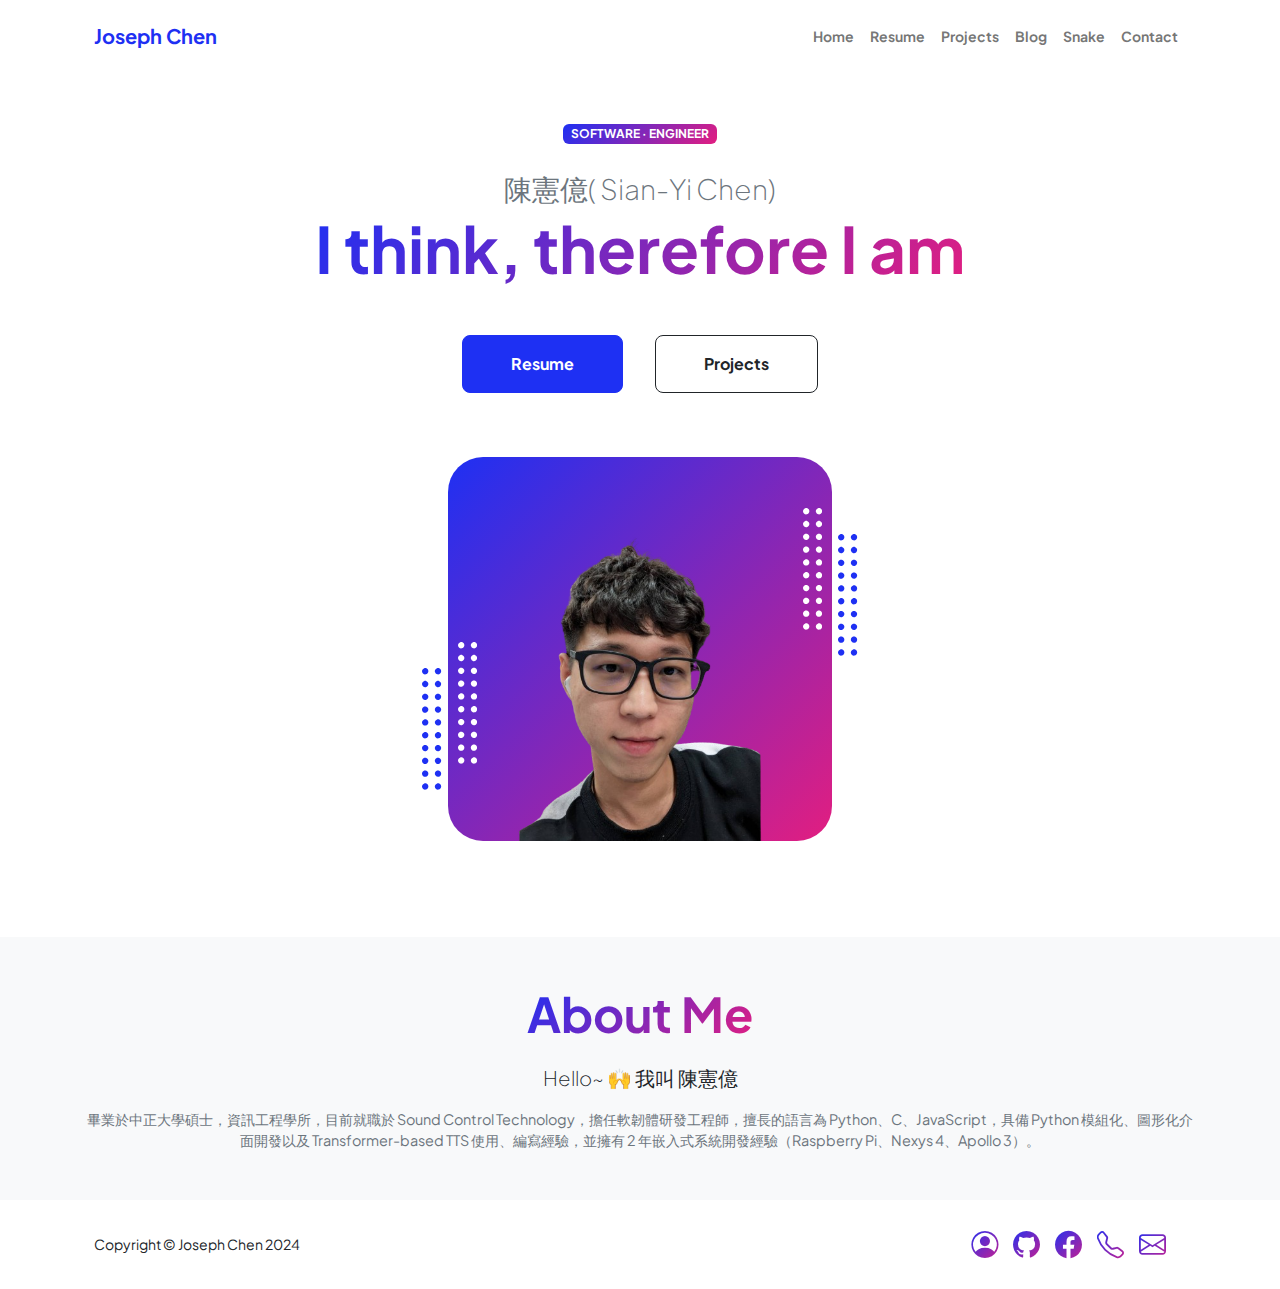
==== commit fd38cabc: "Change the blog page to unify the style" ====
--- a/index.html
+++ b/index.html
@@ -29,7 +29,7 @@
                             <li class="nav-item"><a class="nav-link" href="index.html">Home</a></li>
                             <li class="nav-item"><a class="nav-link" href="resume.html">Resume</a></li>
                             <li class="nav-item"><a class="nav-link" href="projects.html">Projects</a></li>
-                            <li class="nav-item"><a class="nav-link" href="blog.html">Blog</a></li>
+                            <li class="nav-item"><a class="nav-link" href="blog2.html">Blog</a></li>
                             <li class="nav-item"><a class="nav-link" href="snake.html">Snake</a></li>
                             <li class="nav-item"><a class="nav-link" href="contact.html">Contact</a></li>
                         </ul>
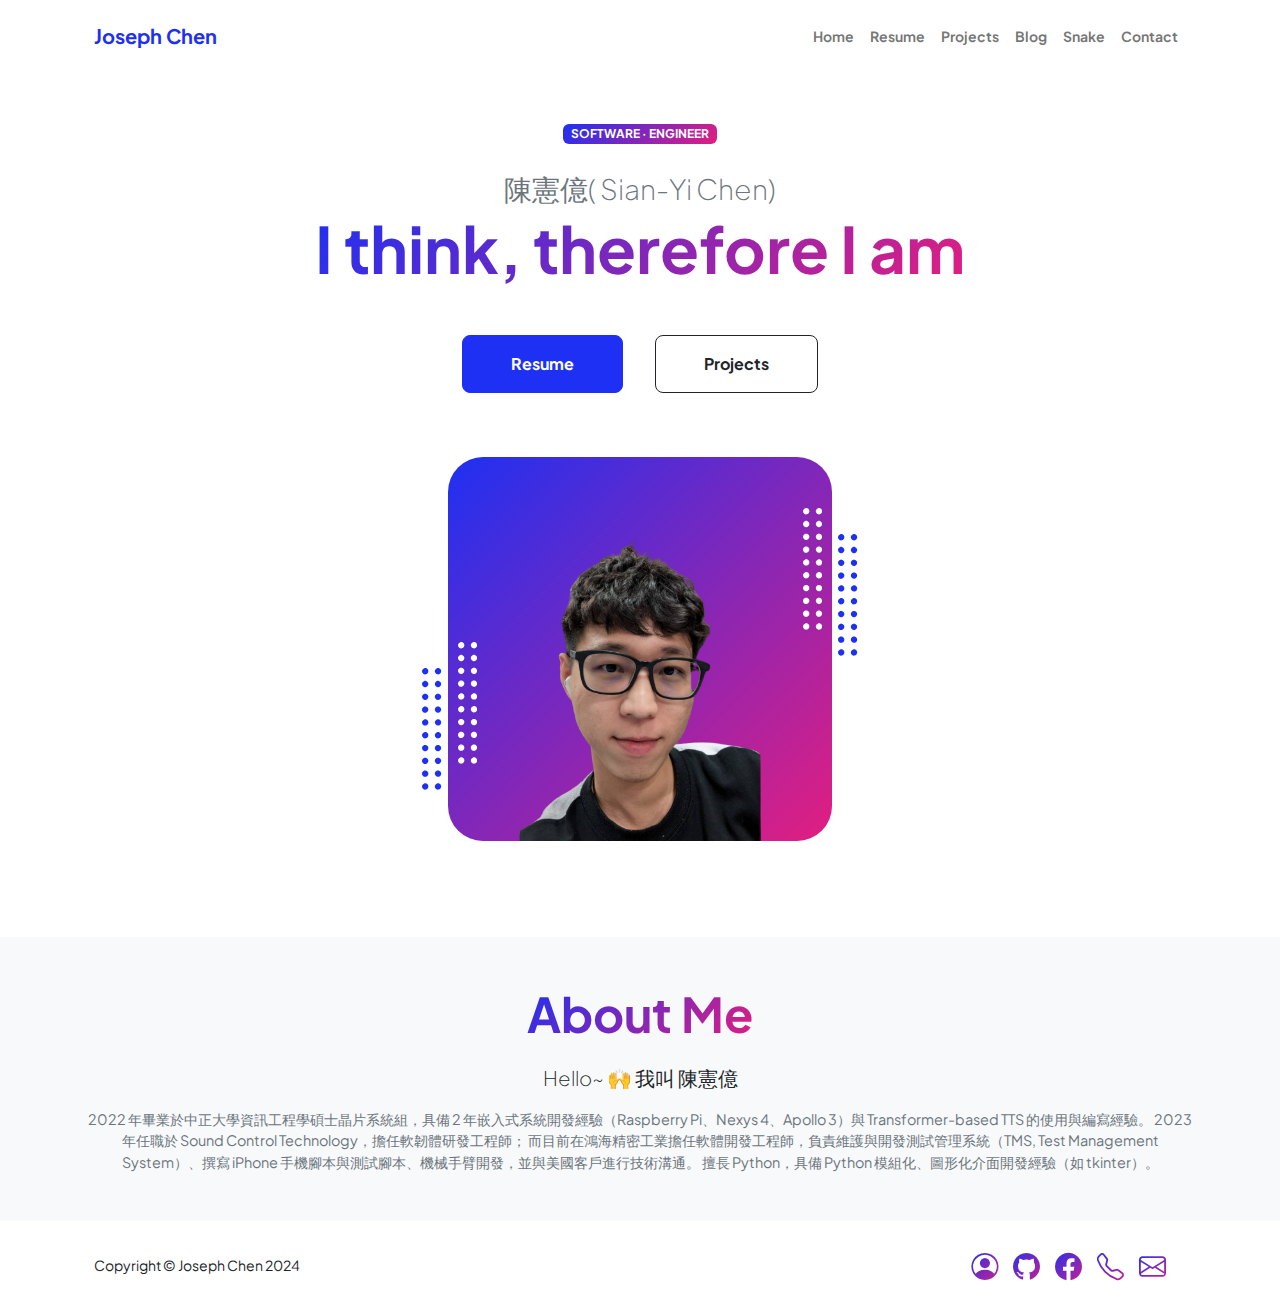
==== commit f135dd12: "update resume" ====
--- a/index.html
+++ b/index.html
@@ -186,7 +186,12 @@
                                 <h2 class="display-5 fw-bolder" style="margin-top: 20px; margin-bottom: 20px;"><span class="text-gradient d-inline">About Me</span></h2>
                                 <p class="lead fw-light ">Hello~ 🙌 我叫 陳憲億</p>
                                 <!-- <p class="text-muted">graduated from National Chung Cheng University, Department of Information Engineering, M.S. in Chip System Laboratory, specializing in Python, C, and TTS.</p> -->
-                                <p class="text-muted mb-4 font-color-555">畢業於中正大學碩士，資訊工程學所，目前就職於 Sound Control Technology，擔任軟韌體研發工程師，擅長的語言為 Python、C、JavaScript，具備 Python 模組化、圖形化介面開發以及 Transformer-based TTS 使用、編寫經驗，並擁有 2 年嵌入式系統開發經驗（Raspberry Pi、Nexys 4、Apollo 3）。</p>
+                                <p class="text-muted mb-4 font-color-555">
+                                    2022 年畢業於中正大學資訊工程學碩士晶片系統組，具備 2 年嵌入式系統開發經驗（Raspberry Pi、Nexys 4、Apollo 3）與 Transformer-based TTS 的使用與編寫經驗。
+                                    2023 年任職於 Sound Control Technology，擔任軟韌體研發工程師；
+                                    而目前在鴻海精密工業擔任軟體開發工程師，負責維護與開發測試管理系統（TMS, Test Management System）、撰寫 iPhone 手機腳本與測試腳本、機械手臂開發，並與美國客戶進行技術溝通。
+                                    擅長 Python，具備 Python 模組化、圖形化介面開發經驗（如 tkinter）。
+                                </p>
                                 <!-- <ul id="about">
                                     <li>擁有 2 年嵌入式系統開發經驗（Raspberry Pi、Nexys 4、Apollo 3） </li>
                                     <li>具有 Python 模組化、 圖形化介面開發、Transformer AI 模型使用經驗</li>
@@ -217,7 +222,7 @@
                         <a class="small" href="#!">Contact</a>
                     </div> -->
                     <div class="col-auto" style="font-size: 1.7em; margin-right: 10px;">
-                        <a class="text-gradient" href="https://www.cakeresume.com/s--g59SDSH82OEybvapXS0q5A--/fg6ts15"><i class="bi bi-person-circle " style="margin-right: 10px;"></i></a>
+                        <a class="text-gradient" href="https://www.cake.me/s--g59SDSH82OEybvapXS0q5A--/fg6ts15"><i class="bi bi-person-circle " style="margin-right: 10px;"></i></a>
                         <!-- <a class="text-gradient" href="#!"><i class="bi bi-104"></i></a> -->
                         <a class="text-gradient" href="https://github.com/chullin"><i class="bi bi-github" style="margin-right: 10px;"></i></a>
                         <a class="text-gradient" href="https://www.facebook.com/profile.php?id=100002930302460"><i class="bi bi-facebook" style="margin-right: 10px;"></i></a>
